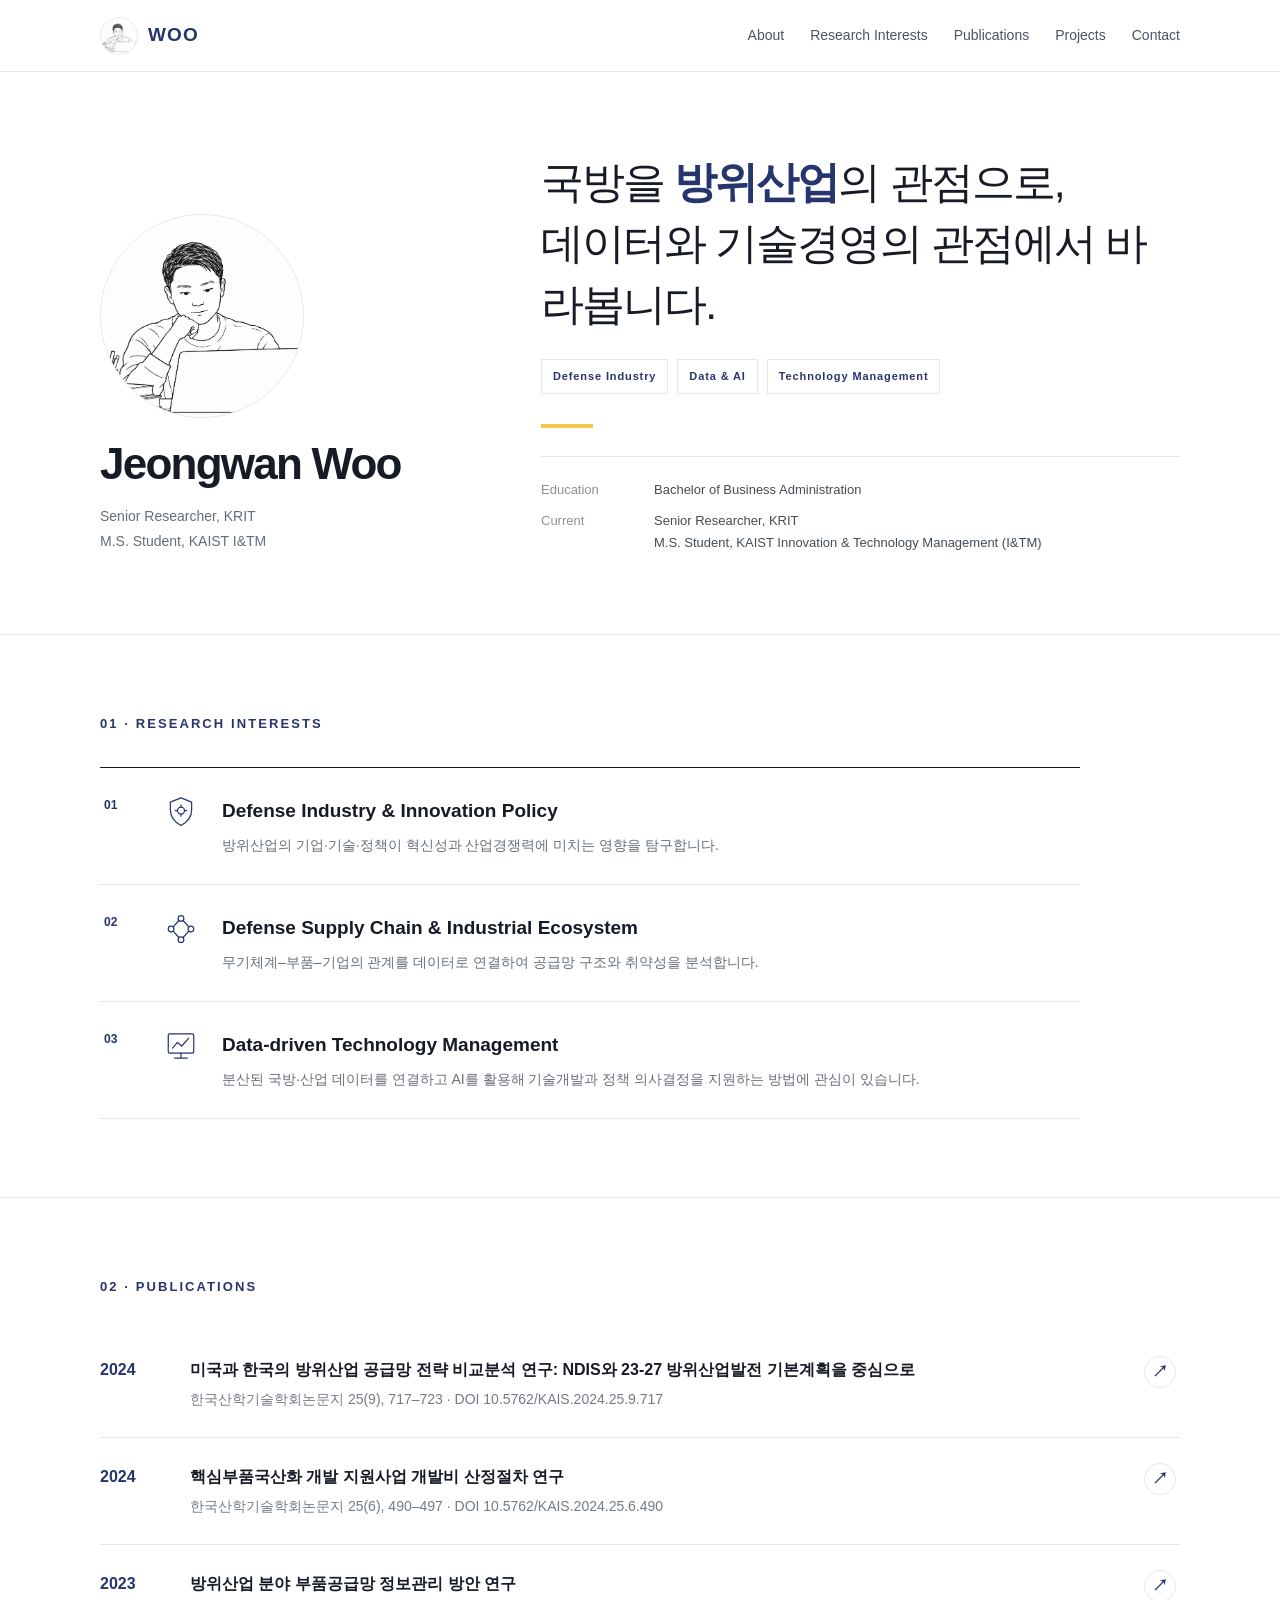
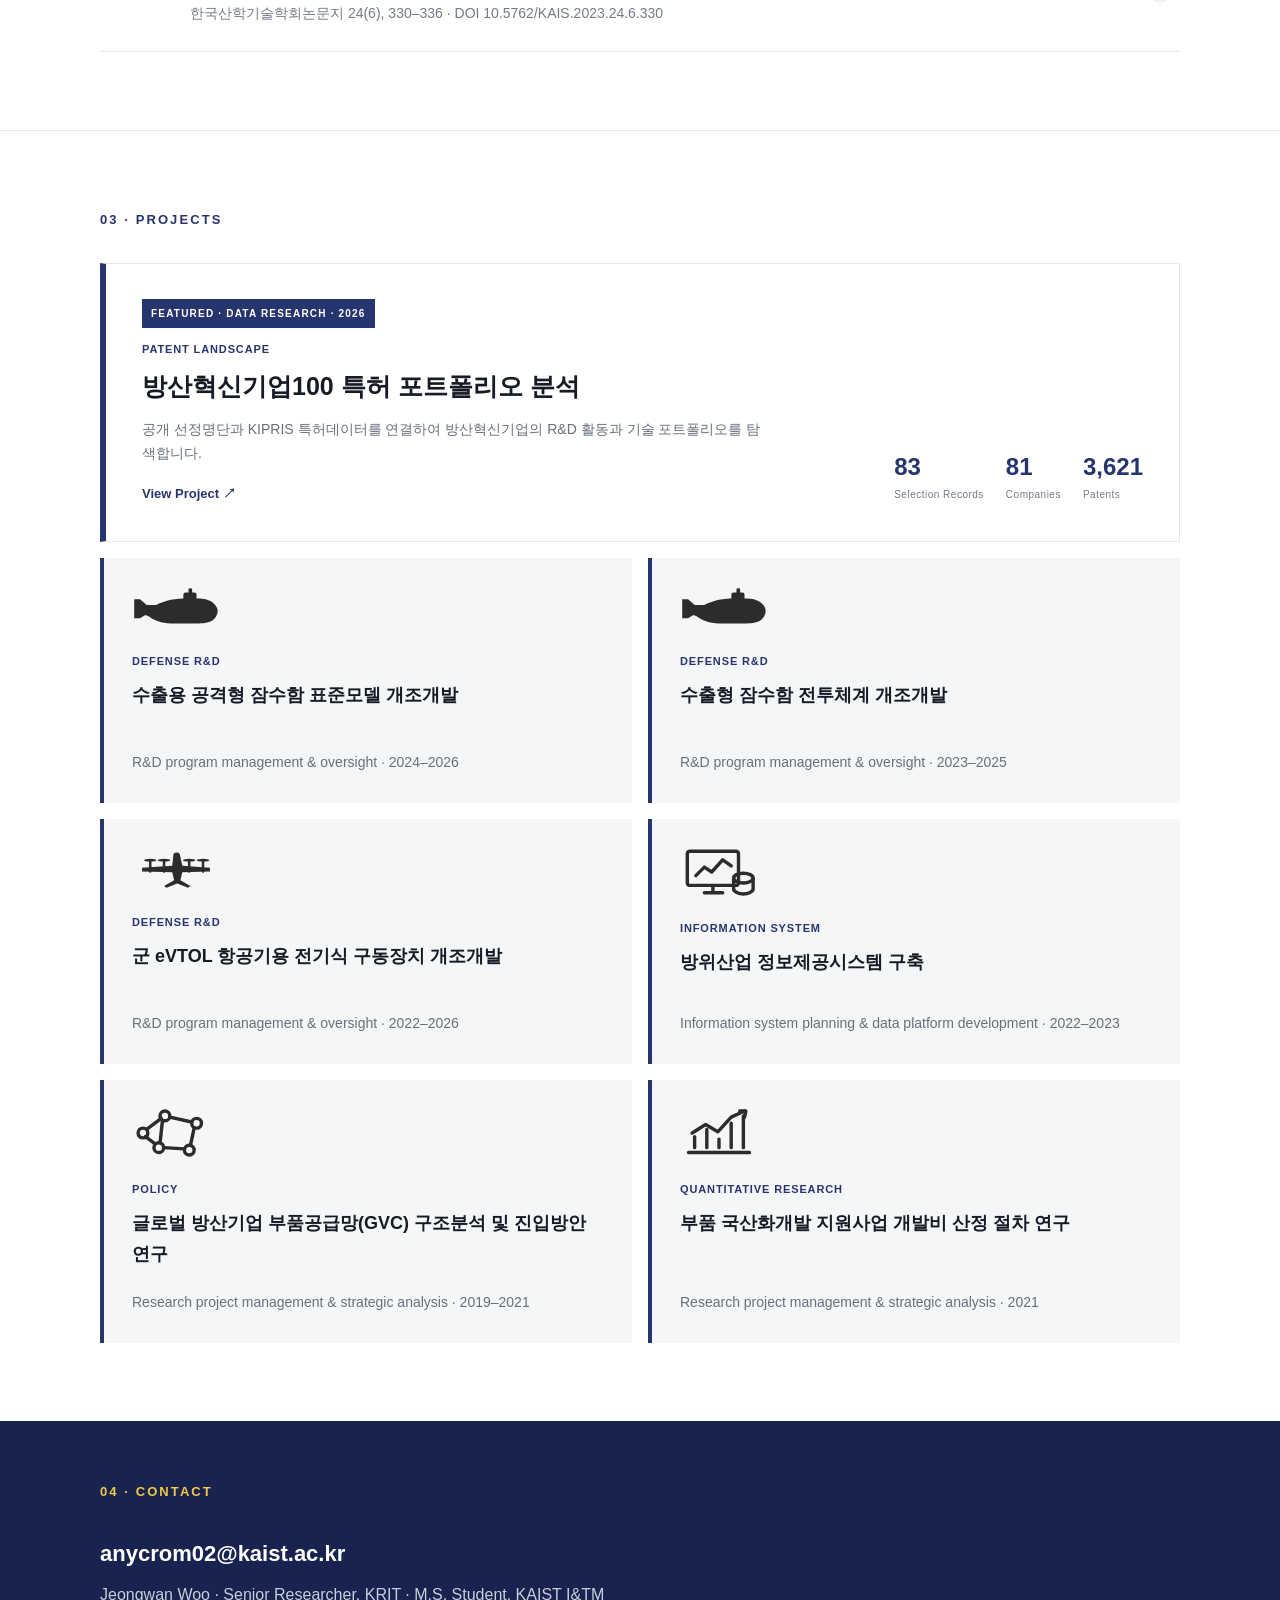
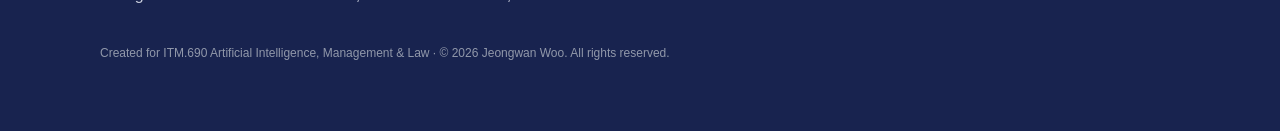
==== index.html @ 53d6a316 "Add files via upload" ====
<!doctype html>
<html lang="ko">
<head>
<meta charset="utf-8">
<meta name="viewport" content="width=device-width, initial-scale=1">
<title>Jeongwan Woo | Defense Industry · Data · Technology Management</title>
<meta name="description" content="우정완 | 방위산업, 공급망, 데이터 기반 정보관리, 기술경영">
<style>
:root{
  --indigo:#27356f; --indigo2:#18234f; --yellow:#f2c84b;
  --gray:#6d7480; --light:#f5f6f8; --line:#e5e7eb; --ink:#161b26;
}
*{box-sizing:border-box} html{scroll-behavior:smooth}
body{margin:0;font-family:"Noto Sans KR","Pretendard","Apple SD Gothic Neo","Malgun Gothic",Arial,sans-serif;color:var(--ink);background:#fff;line-height:1.7}
a{color:inherit;text-decoration:none}
.wrap{width:min(1080px,calc(100% - 40px));margin:auto}
nav{height:72px;display:flex;align-items:center;justify-content:space-between;border-bottom:1px solid var(--line);position:sticky;top:0;background:rgba(255,255,255,.96);z-index:10}
.brand{font-weight:800;letter-spacing:.04em}.brand b{color:var(--indigo)}
.menu{display:flex;gap:26px;font-size:14px;color:#4b5563}.menu a:hover{color:var(--indigo)}
.hero{min-height:500px;display:flex;align-items:center;position:relative;overflow:hidden}
.hero:after{content:"";position:absolute;width:380px;height:380px;border:70px solid rgba(39,53,111,.05);transform:rotate(45deg);right:-100px;top:80px}
.kicker{color:var(--indigo);font-weight:800;letter-spacing:.13em;font-size:13px;text-transform:uppercase}
h1{font-size:clamp(34px,4.6vw,56px);line-height:1.18;letter-spacing:-.045em;margin:18px 0 25px;max-width:900px}
h1 em{font-style:normal;color:var(--indigo)}
.lead{font-size:18px;color:#555d69;max-width:760px;margin:0}
.accent{width:72px;height:6px;background:var(--yellow);margin-top:38px}
section{padding:95px 0;border-top:1px solid var(--line)}
.sec-title{font-size:13px;font-weight:800;letter-spacing:.16em;color:var(--indigo);text-transform:uppercase;margin-bottom:30px}
h2{font-size:34px;letter-spacing:-.03em;margin:0 0 25px}
.about-grid{display:grid;grid-template-columns:1fr 1.35fr;gap:70px}
.about-copy{font-size:18px;color:#404754}
.meta{display:grid;grid-template-columns:130px 1fr;gap:10px 18px;margin-top:30px;font-size:14px}
.meta dt{color:#858b95}.meta dd{margin:0}
.interest-list{border-top:1px solid var(--ink);max-width:900px}.interest-row{display:grid;grid-template-columns:60px 1fr;align-items:center;padding:20px 4px;border-bottom:1px solid var(--line)}.interest-row span{font-size:12px;color:var(--indigo);font-weight:800}.interest-row strong{font-size:18px;font-weight:600}
.card{padding:25px 20px;border:1px solid var(--line);border-top:4px solid var(--indigo);min-height:155px;background:#fff}
.num{font-size:12px;color:var(--yellow);font-weight:800}.card h3{font-size:16px;line-height:1.45;margin:18px 0 0}
.pub{padding:25px 0;border-bottom:1px solid var(--line);display:grid;grid-template-columns:70px 1fr;gap:20px}
.year{color:var(--indigo);font-weight:800}.pub-title{font-weight:700}.pub-meta{font-size:14px;color:#737b87;margin-top:5px}
.projects{display:grid;grid-template-columns:repeat(2,1fr);gap:16px}
.project{background:var(--light);padding:28px;border-left:4px solid var(--indigo)}
.project .tag{font-size:11px;letter-spacing:.08em;color:var(--indigo);font-weight:800}
.project h3{font-size:18px;margin:10px 0}.project p{font-size:14px;color:#68707c;margin:0}
footer{background:var(--indigo2);color:white;padding:60px 0}
footer p{color:#c9cedc;margin:8px 0}.mail{font-size:22px;font-weight:700}
.note{font-size:12px;color:#9198aa;margin-top:35px}
@media(max-width:800px){
 .menu{display:none}.hero{min-height:520px}.about-grid{grid-template-columns:1fr;gap:25px}
 .interests{grid-template-columns:1fr 1fr}.projects{grid-template-columns:1fr}
}
@media(max-width:500px){.interests{grid-template-columns:1fr}.meta{grid-template-columns:1fr}.pub{grid-template-columns:1fr}}

/* v3 — restrained editorial landing */
.hero{min-height:500px;padding:80px 0;background:#fff}
.hero:after{display:none}
.hero-grid{display:grid;grid-template-columns:.8fr 1.4fr;gap:90px;align-items:end}
.eyebrow{font-size:12px;font-weight:800;letter-spacing:.18em;color:var(--indigo);margin-bottom:16px}
.hero-name h1{font-size:clamp(52px,7vw,82px);line-height:1;letter-spacing:-.06em;margin:0 0 26px}
.role{font-size:14px;line-height:1.8;color:#656d78;margin:0}
.hero-statement>p:first-child{font-size:clamp(27px,3.4vw,43px);line-height:1.42;letter-spacing:-.045em;margin:0;font-weight:500}
.hero-statement strong{color:var(--indigo);font-weight:700}
.hero-rule{width:52px;height:4px;background:var(--yellow);margin:30px 0 24px}
.hero-intro{font-size:15px;color:#626a76;max-width:610px;margin:0;line-height:1.85}
.pub{grid-template-columns:70px 1fr 36px;align-items:start}
.pub-body{min-width:0}
.paper-link{width:32px;height:32px;border:1px solid var(--line);border-radius:50%;display:flex;align-items:center;justify-content:center;color:var(--indigo);font-weight:700;transition:.15s}
.paper-link:hover{border-color:var(--indigo);background:var(--indigo);color:#fff}
@media(max-width:800px){
 .hero{min-height:auto;padding:70px 0}
 .hero-grid{grid-template-columns:1fr;gap:52px;align-items:start}
}

.hero-meta{display:grid;grid-template-columns:95px 1fr;gap:9px 18px;margin:28px 0 0;padding-top:22px;border-top:1px solid var(--line);font-size:13px}
.hero-meta dt{color:#8a9099}.hero-meta dd{margin:0;color:#454c57}
section{padding:78px 0}
.sec-title{margin-bottom:32px}
.project{position:relative;padding-top:24px}
.project-icon{width:48px;height:36px;margin-bottom:15px;color:var(--indigo)}
.project-icon svg{width:100%;height:100%;fill:none;stroke:currentColor;stroke-width:1.8;stroke-linecap:round;stroke-linejoin:round}
.project-icon svg path:first-child:not(:only-child){ }
.project-icon.evtol{width:54px}
@media(max-width:500px){.hero-meta{grid-template-columns:1fr;gap:4px}.hero-meta dd{margin-bottom:10px}}

.brand-profile{display:flex;align-items:center;gap:10px}.brand-profile img{width:38px;height:38px;border-radius:50%;object-fit:cover;object-position:center 32%;border:1px solid var(--line)}.brand-profile b{font-size:19px;letter-spacing:.06em}.hero-grid{grid-template-columns:.78fr 1.42fr}.about-portrait{width:170px;height:170px;border-radius:50%;overflow:hidden;border:1px solid var(--line);margin-bottom:24px}.about-portrait img{width:100%;height:100%;object-fit:cover;object-position:center 30%;transform:scale(1.08)}.hero-name h1{font-size:44px;letter-spacing:-.04em;margin-bottom:18px}.interest-row{grid-template-columns:44px 52px 1fr;min-height:72px}.interest-icon{width:34px;height:34px;color:var(--indigo)}.interest-icon svg{width:100%;height:100%;fill:none;stroke:currentColor;stroke-width:1.7;stroke-linecap:round;stroke-linejoin:round}.project-icon{height:44px;width:58px}.project-icon-wide{width:78px}.project-icon svg{fill:none;stroke:currentColor;stroke-width:1.7;stroke-linecap:round;stroke-linejoin:round}@media(max-width:800px){.about-portrait{width:140px;height:140px}.interest-row{grid-template-columns:38px 46px 1fr}}

/* assignment 1 final refinement */
.hero-keywords{margin-top:24px;display:flex;flex-wrap:wrap;gap:9px}
.hero-keywords span{border:1px solid var(--line);padding:7px 11px;font-size:11px;font-weight:800;letter-spacing:.08em;color:var(--indigo);background:#fff}
.interest-list{max-width:980px}
.interest-row.research-axis{grid-template-columns:60px 58px 1fr;align-items:start;padding:27px 4px}
.interest-copy strong{display:block;font-size:19px;margin-bottom:6px}
.interest-copy p{margin:0;color:#68707c;font-size:14px;line-height:1.7}
.projects{align-items:stretch}
.project{position:relative;overflow:hidden;min-height:245px;display:flex;flex-direction:column}
.project .project-icon{width:78px;height:58px;margin-bottom:18px;opacity:.88}
.project .project-icon-wide{width:118px;height:64px}
.project .project-icon svg{width:100%;height:100%;stroke:var(--indigo);fill:none;stroke-width:2}
.project .solid-icon svg{fill:var(--indigo);stroke:none}
.project p{margin-top:auto;padding-top:12px}
.project.featured{grid-column:1/-1;background:#fff;border:1px solid var(--line);border-left:6px solid var(--indigo);min-height:auto;padding:34px 36px}
.featured-grid{display:grid;grid-template-columns:1.5fr .8fr;gap:35px;align-items:end}
.featured-label{display:inline-block;background:var(--indigo);color:#fff;font-size:10px;font-weight:800;letter-spacing:.12em;padding:6px 9px;margin-bottom:12px}
.project.featured h3{font-size:25px;margin:7px 0 10px}
.project.featured p{padding:0;margin:0;max-width:720px}
.featured-stats{display:flex;justify-content:flex-end;gap:22px}
.featured-stat b{display:block;font-size:24px;color:var(--indigo);line-height:1}.featured-stat span{font-size:10px;color:#737b87;letter-spacing:.05em}
.featured-link{display:inline-block;margin-top:18px;font-size:13px;font-weight:800;color:var(--indigo)}
@media(max-width:800px){.featured-grid{grid-template-columns:1fr}.featured-stats{justify-content:flex-start}.interest-row.research-axis{grid-template-columns:42px 48px 1fr}.project.featured{padding:28px 24px}}
</style>
</head>
<body>
<nav><div class="wrap" style="display:flex;align-items:center;justify-content:space-between">
<a class="brand brand-profile" href="#about"><img src="[data-uri]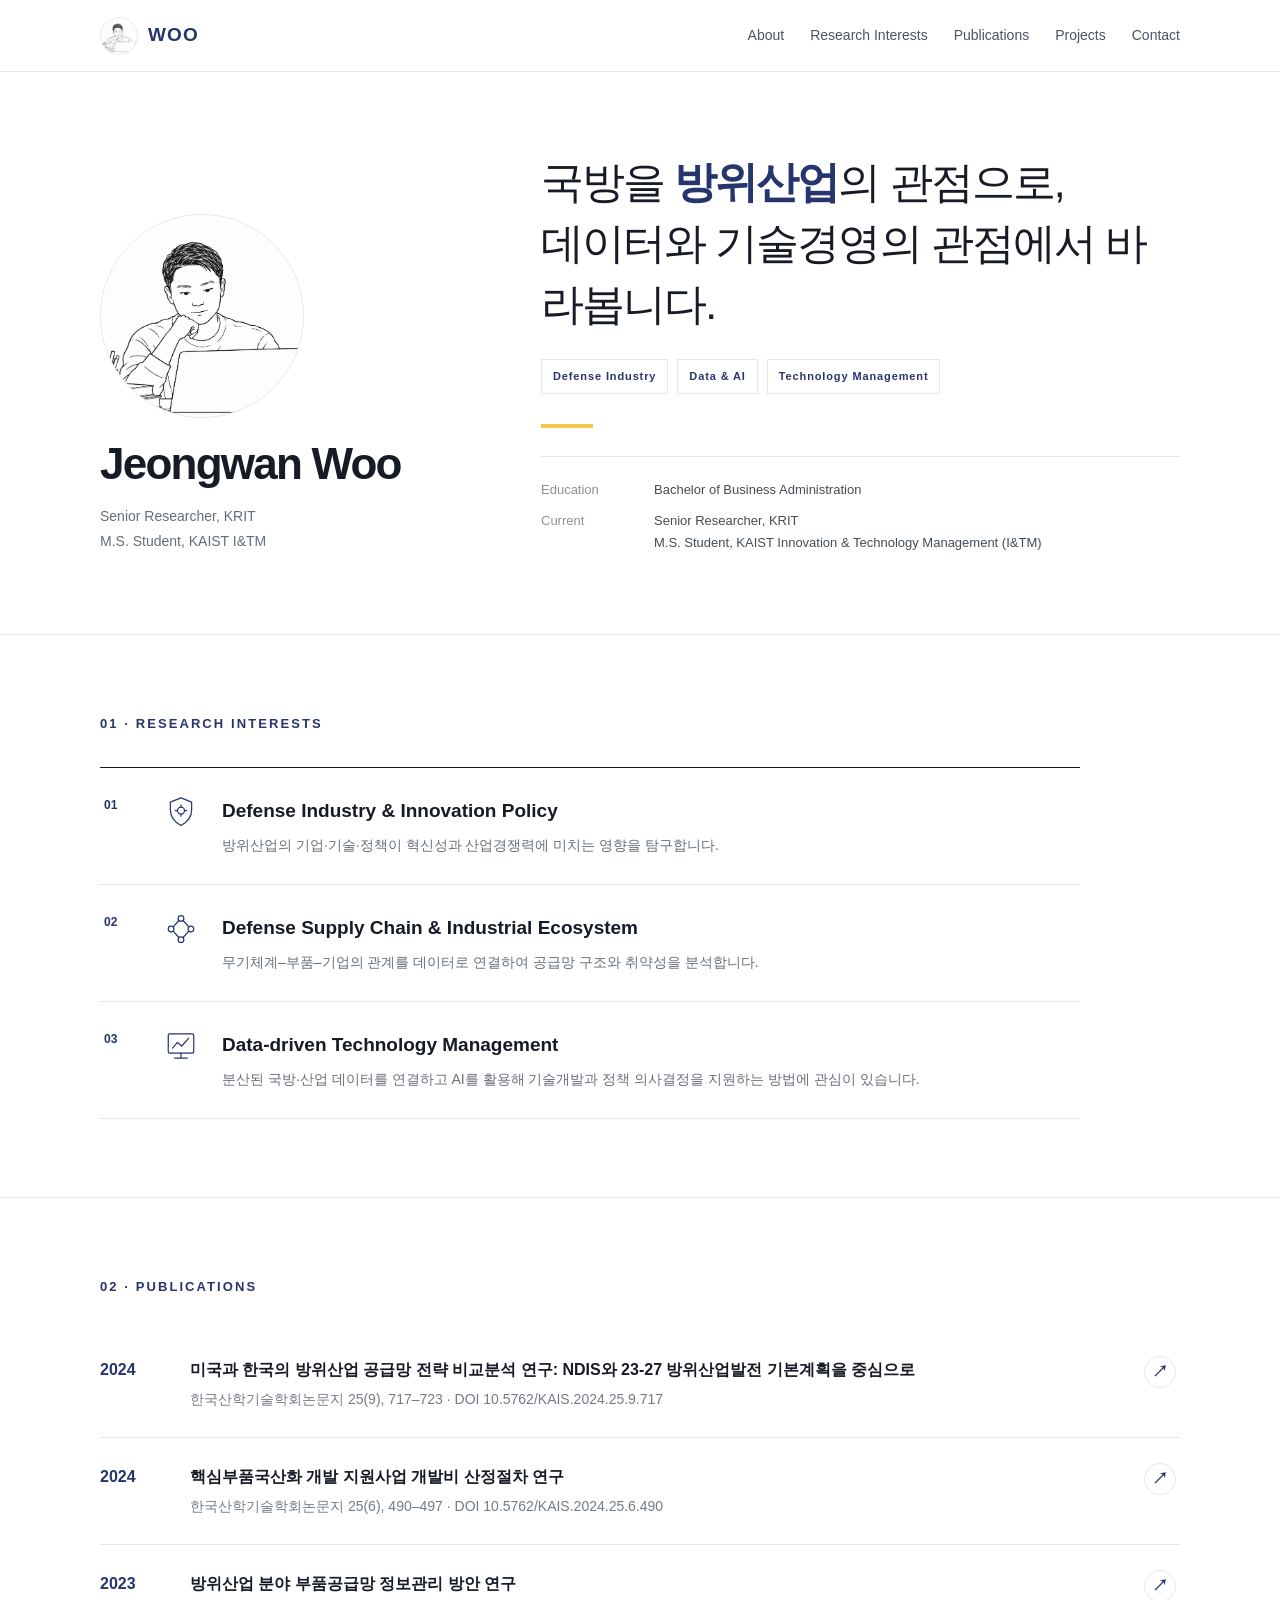
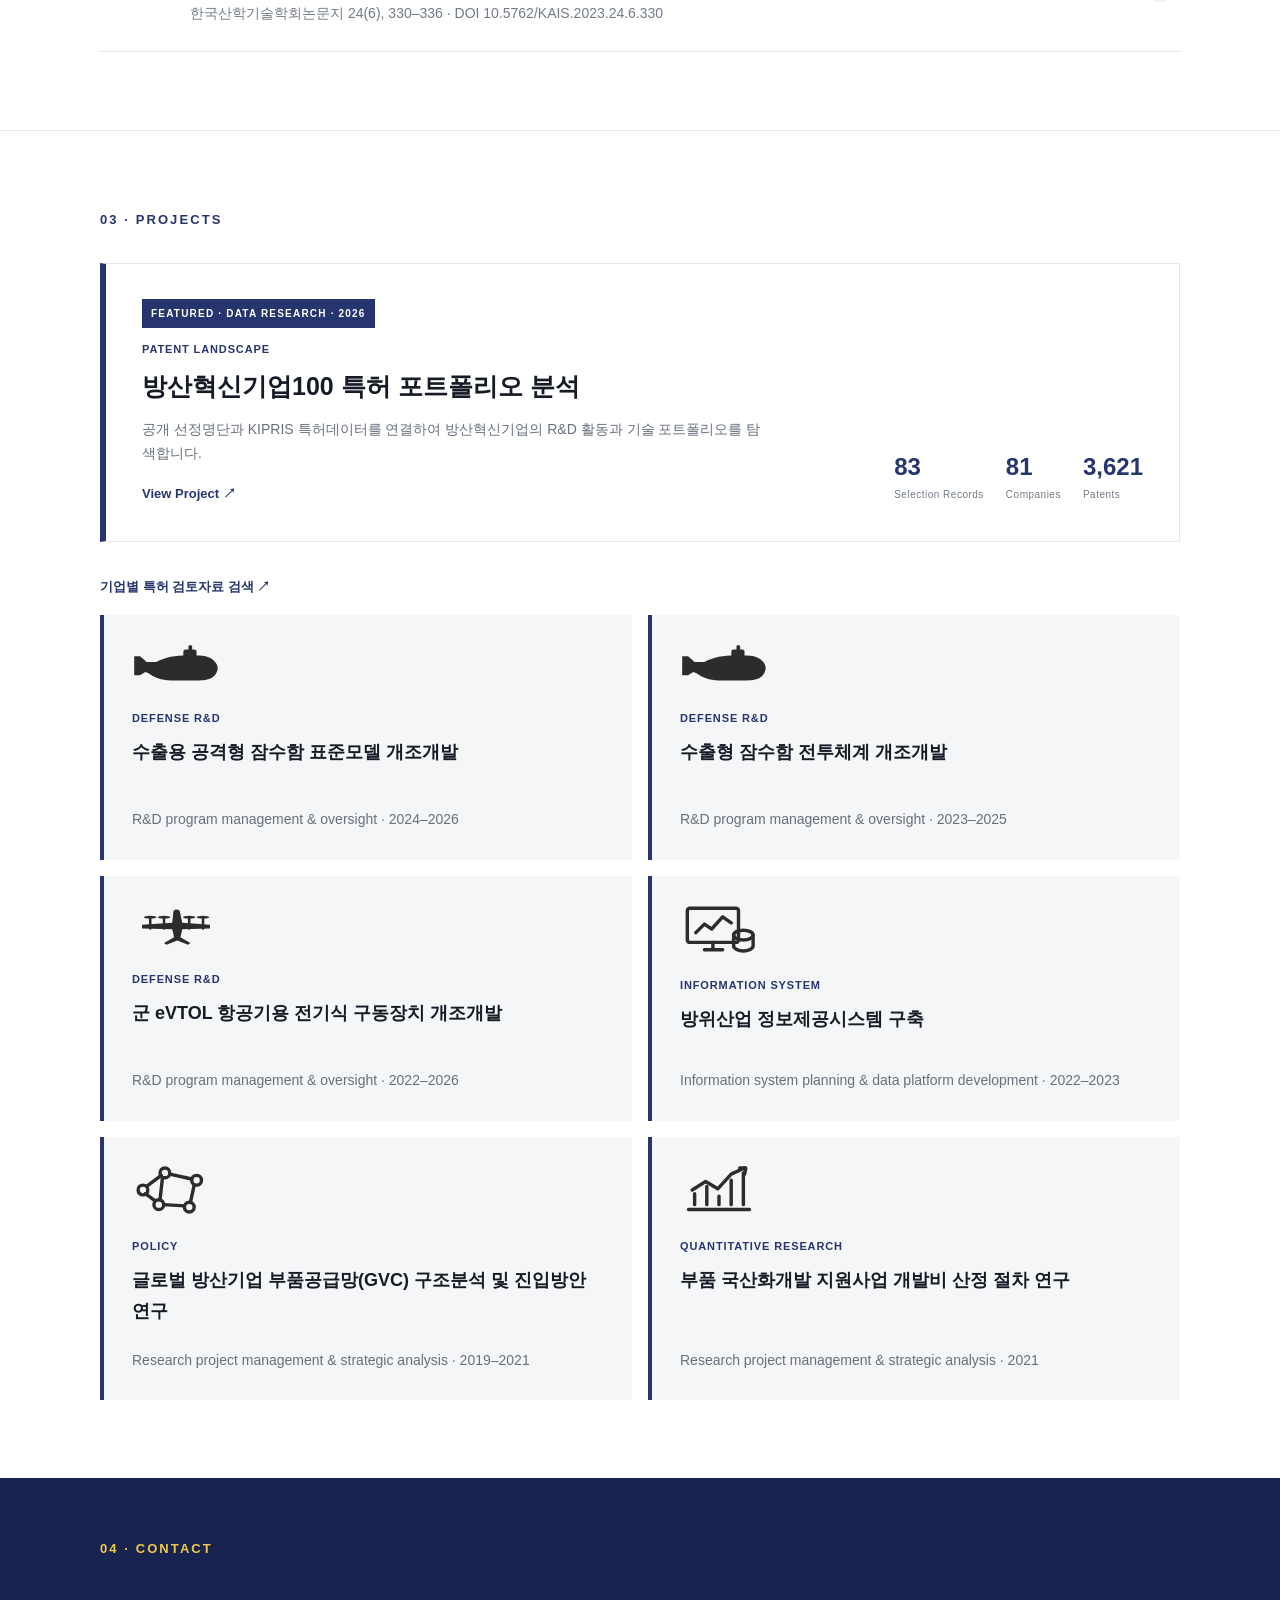
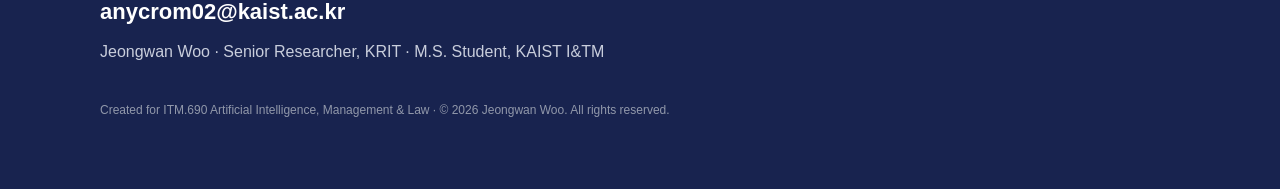
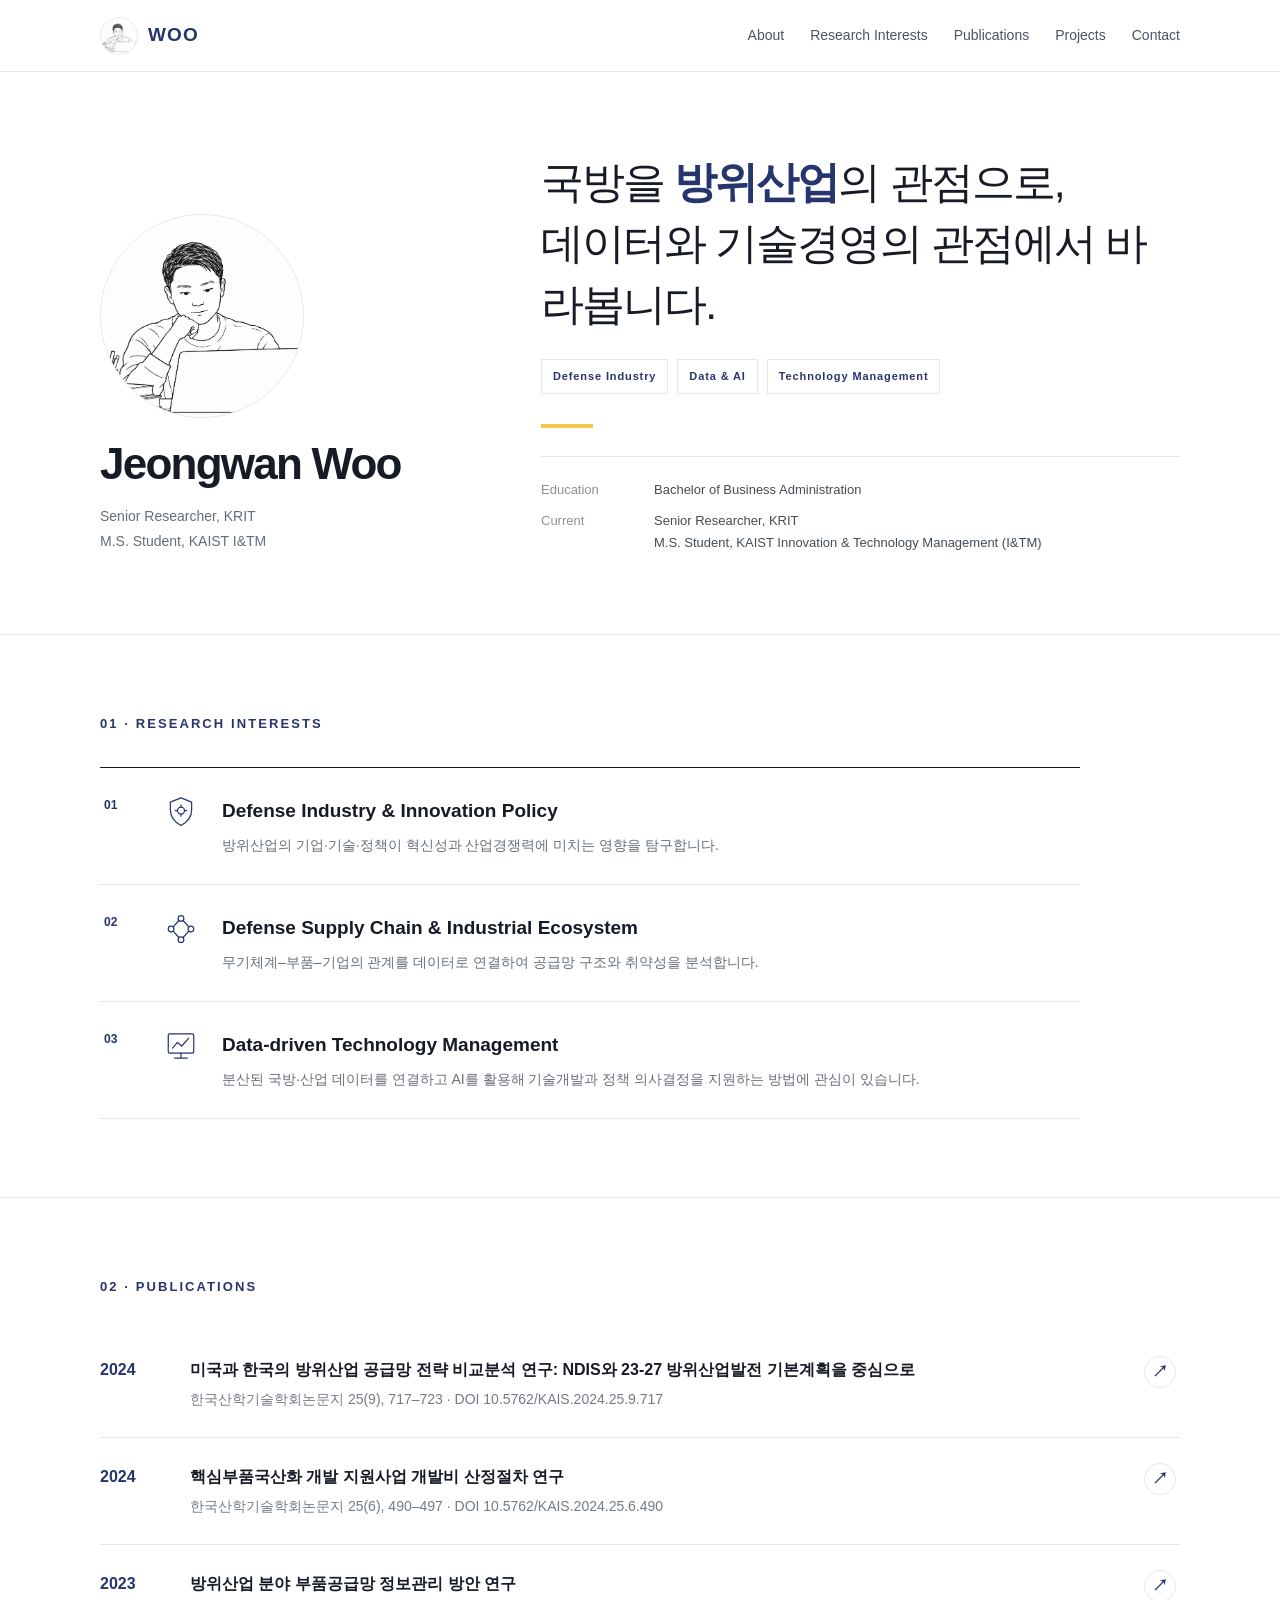
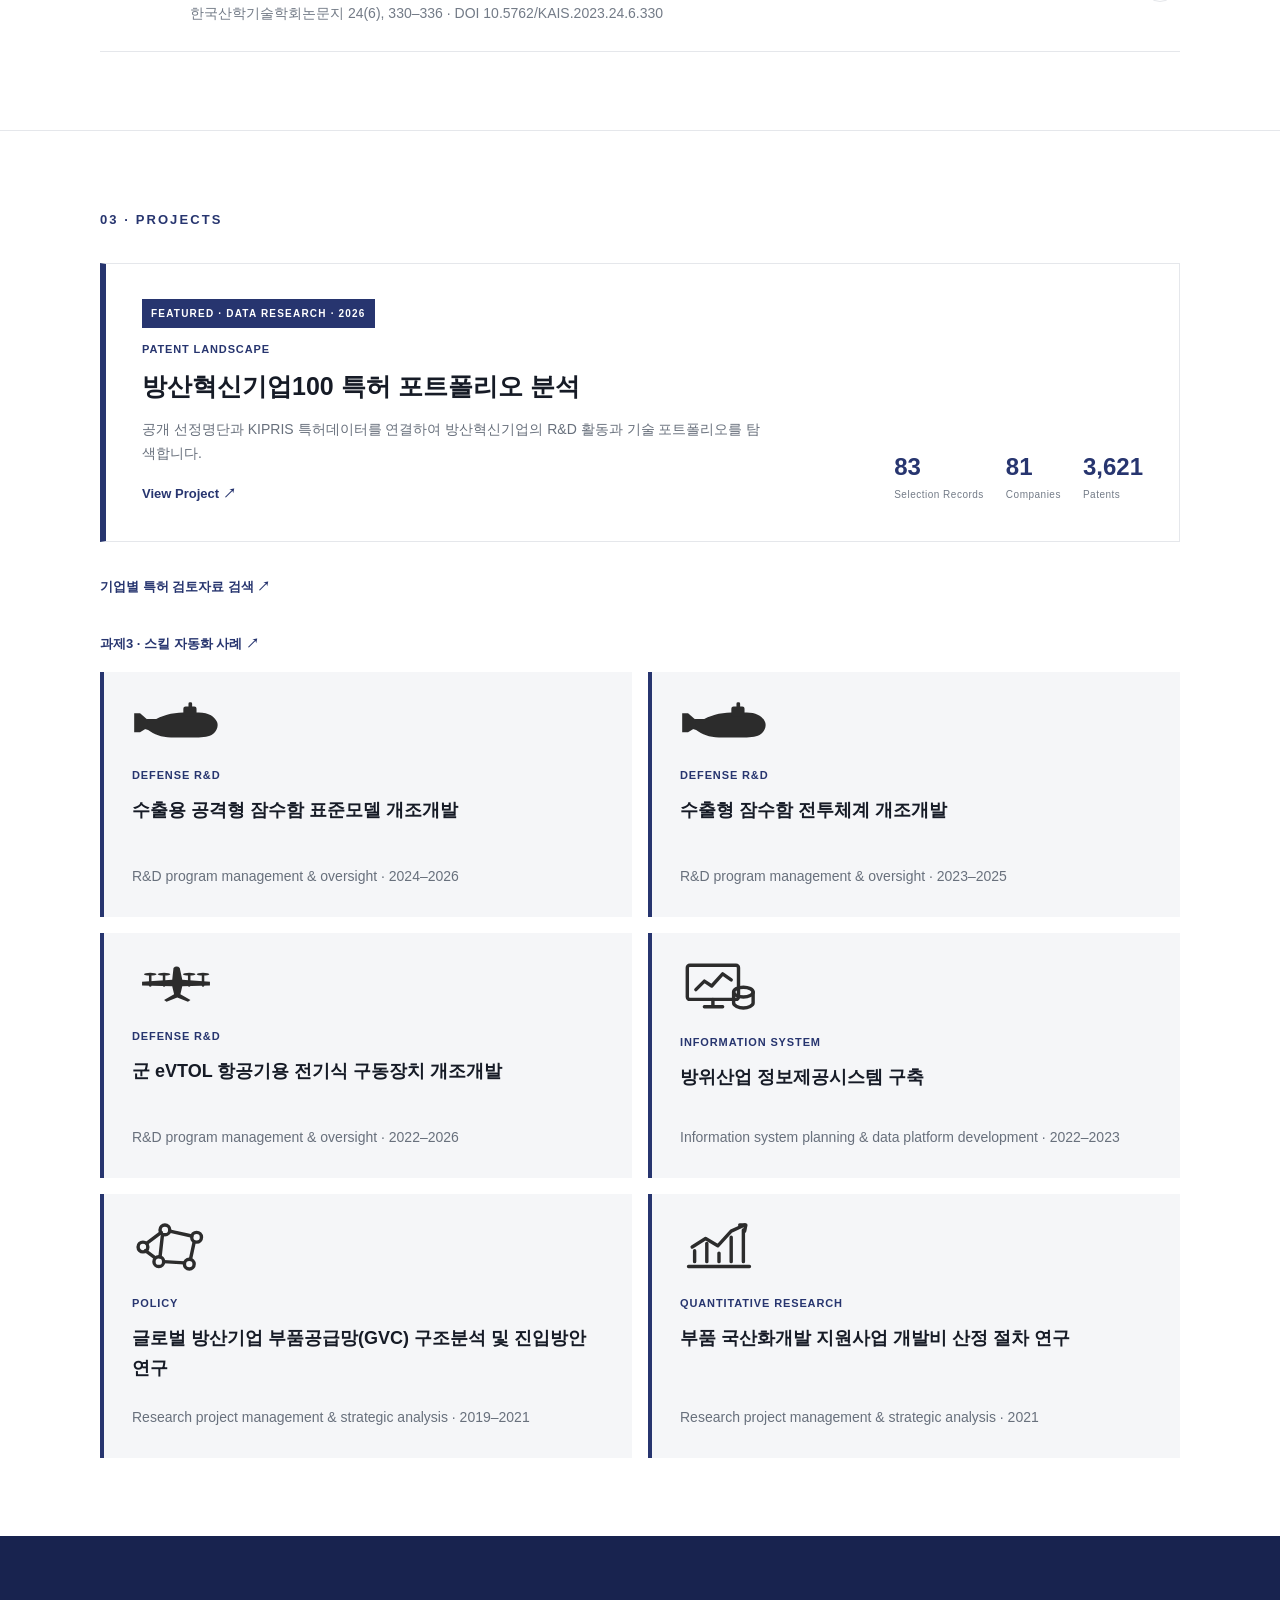
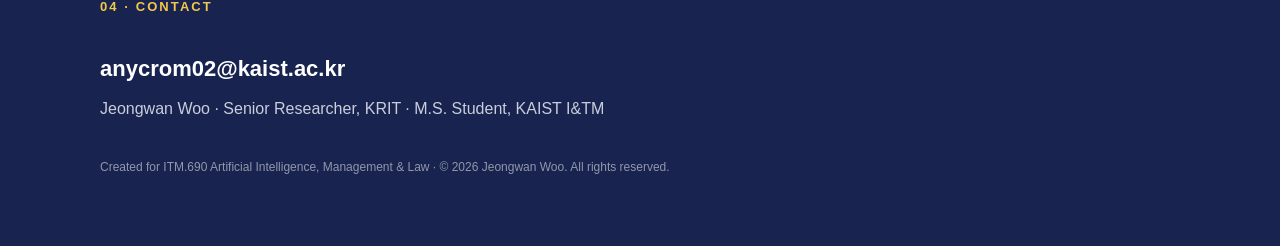
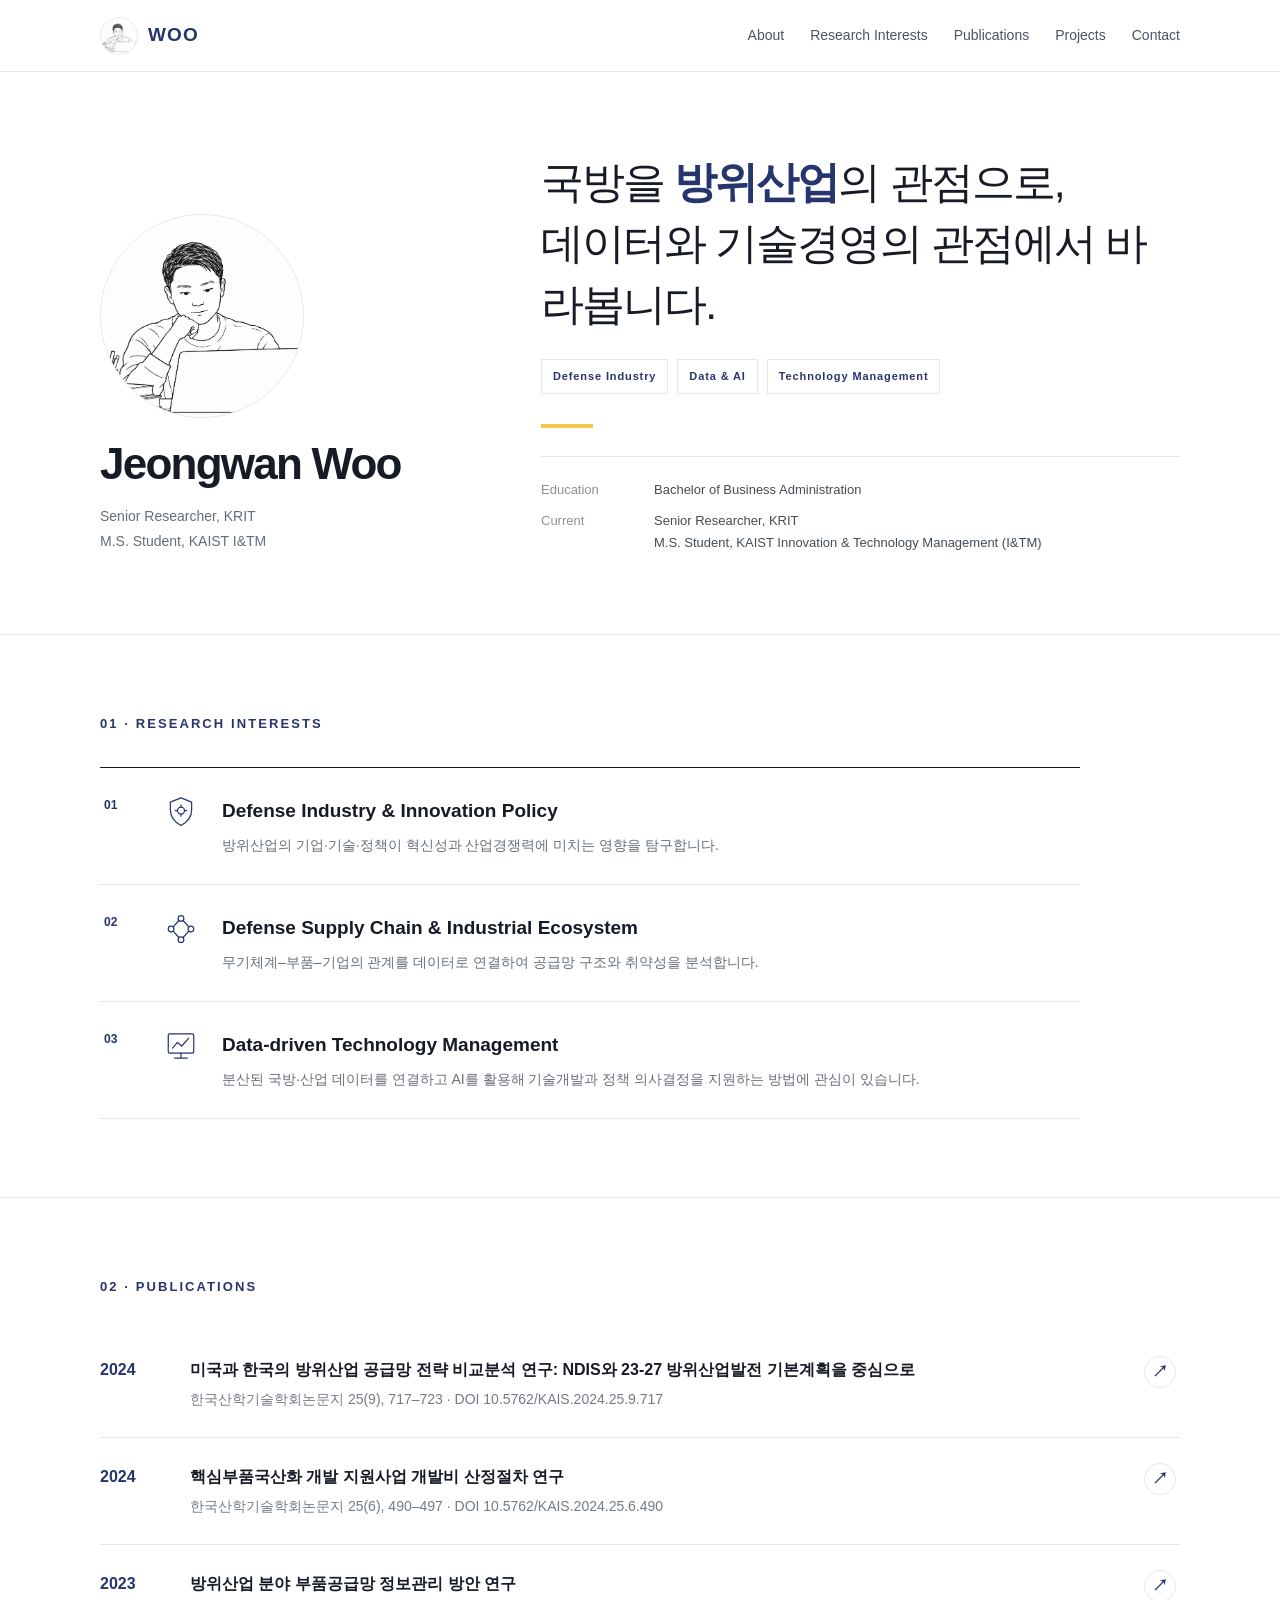
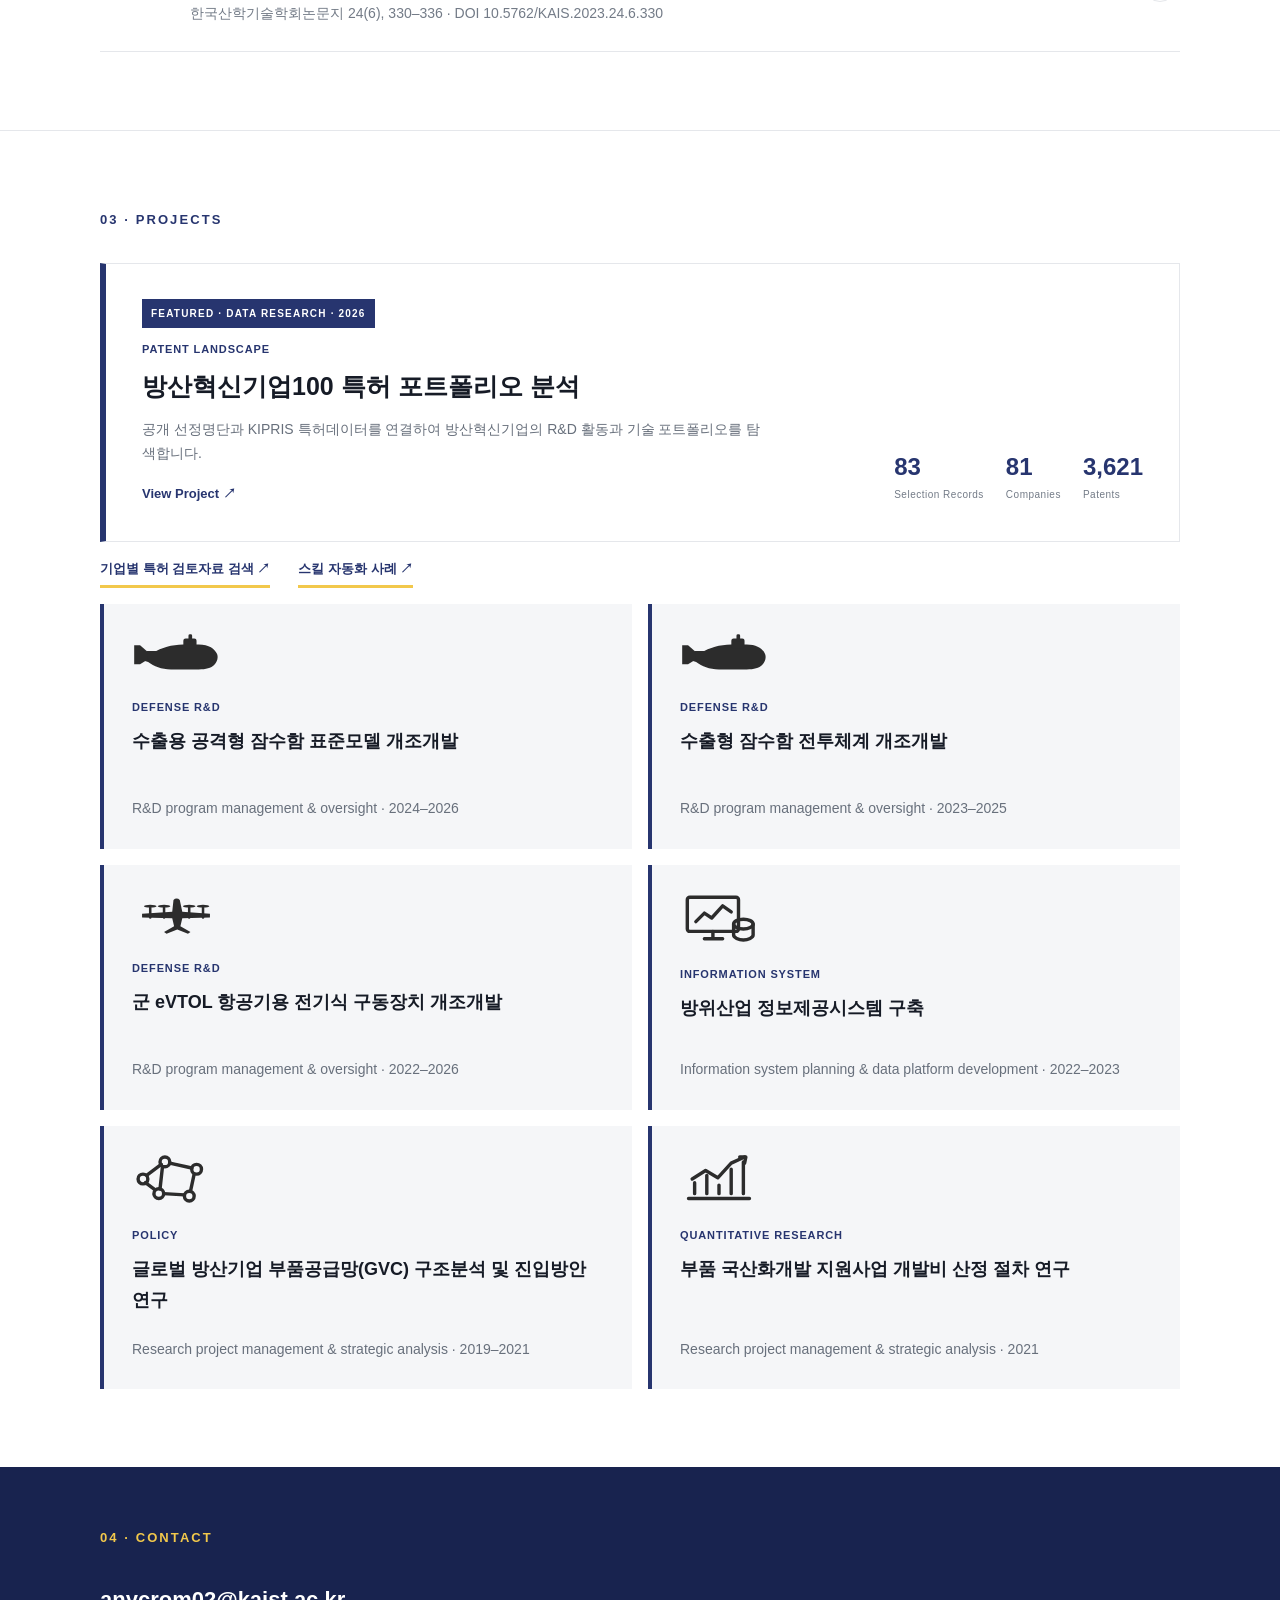
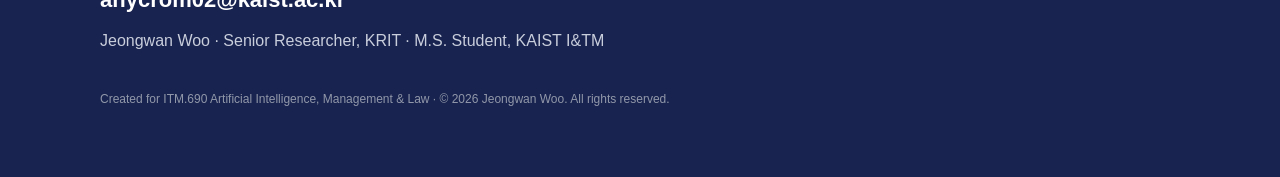
